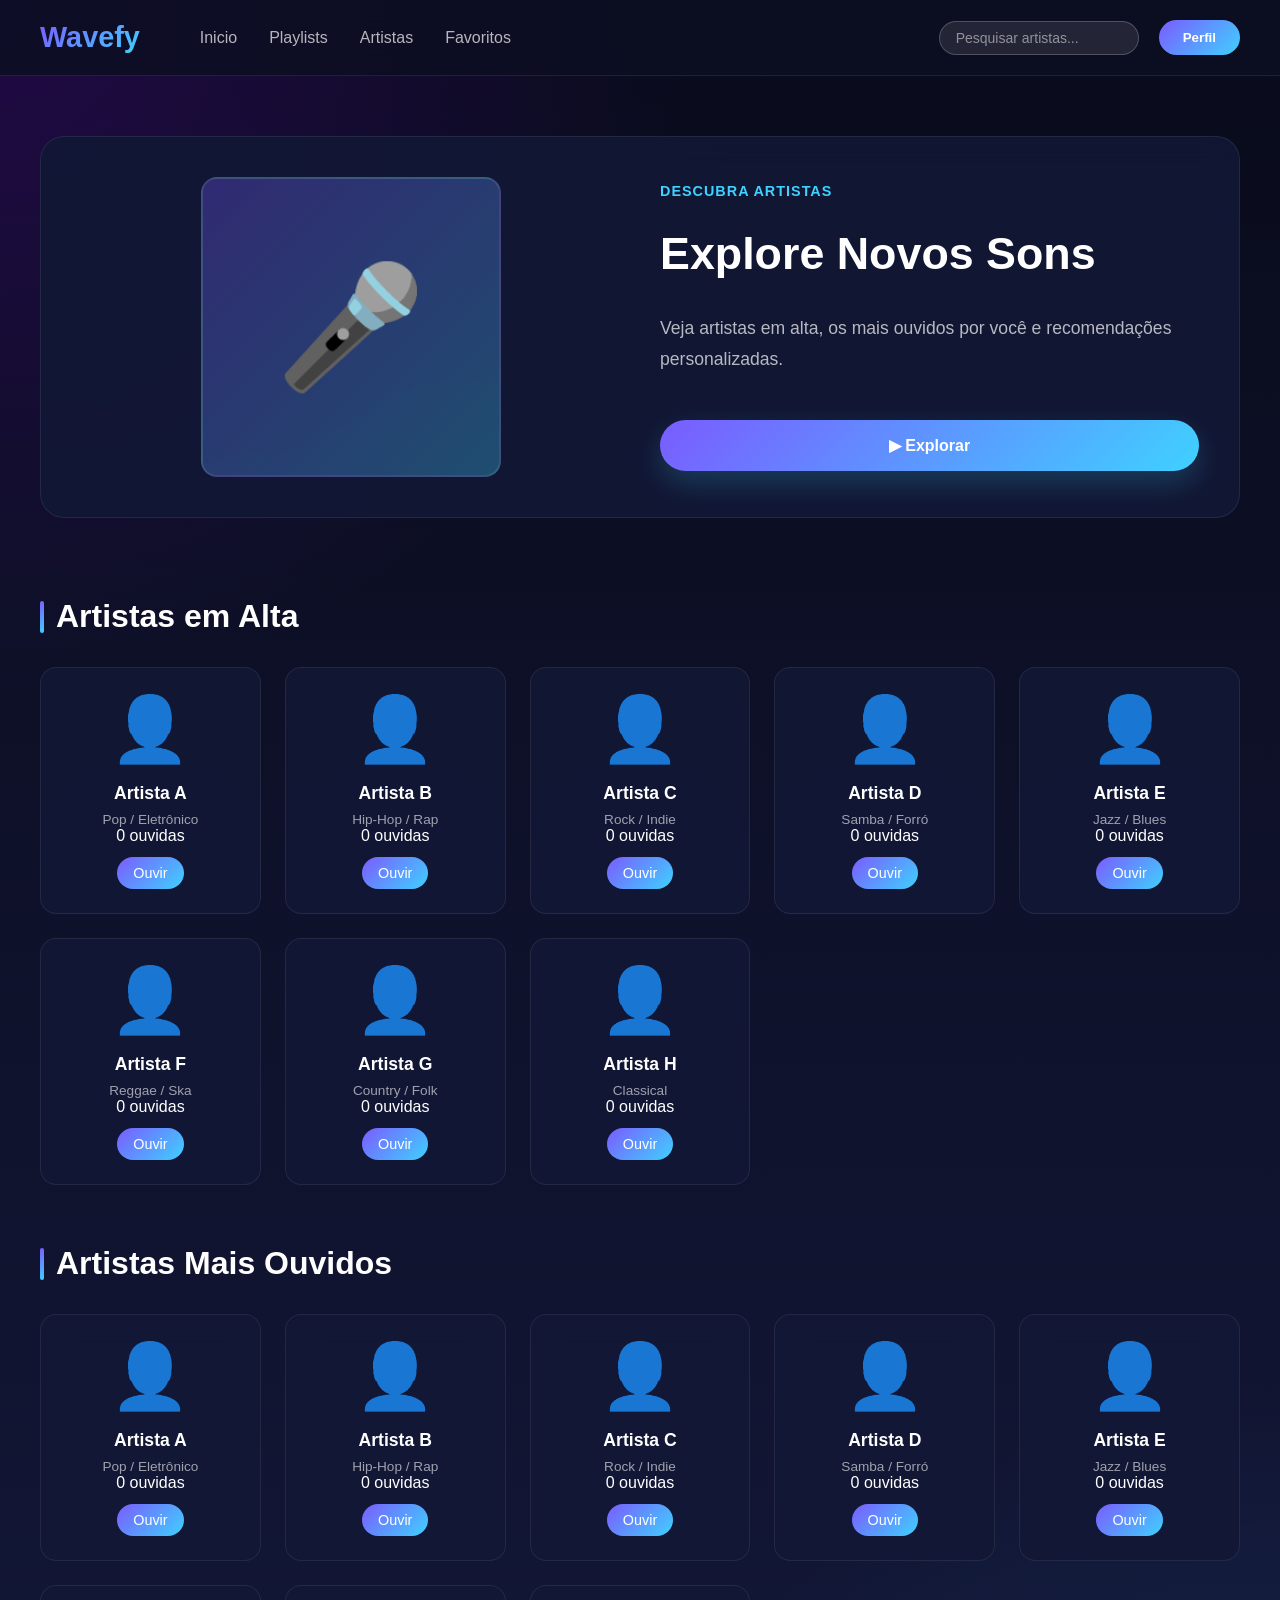
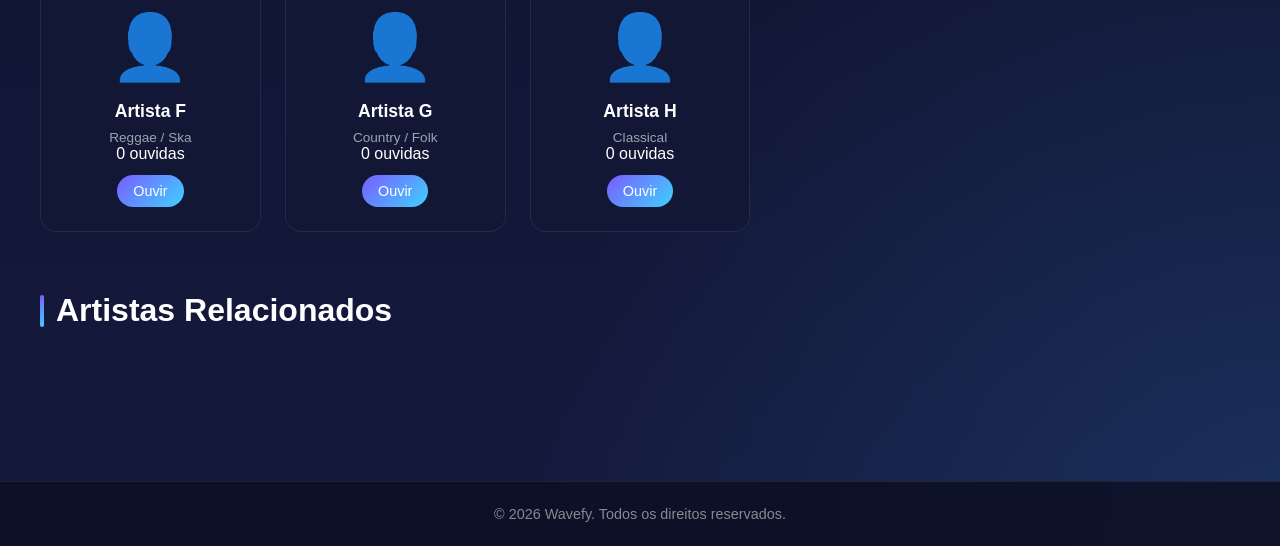
==== Index/Artistas/artistas.html @ 6064c912 "Create a new files: Artistas and PlayList" ====
<!DOCTYPE html>
<html lang="pt-br">
<head>
    <meta charset="UTF-8">
    <meta name="viewport" content="width=device-width, initial-scale=1.0">
    <title>Artistas - Wavefy</title>
    <link rel="stylesheet" href="artistas.css">
</head>
<body>
    <div class="AppContainer">
        <!-- Header -->
        <header class="Header">
            <div class="HeaderContent">
                <h1 class="Logo">Wavefy</h1>
                <nav class="NavMenu">
                    <a href="../HomePage/HomePage.html" class="NavLink">Inicio</a>
                    <a href="../Playlists/playlists.html" class="NavLink">Playlists</a>
                    <a href="#" class="NavLink">Artistas</a>
                    <a href="../Favoritos/favoritos.html" class="NavLink">Favoritos</a>
                </nav>
                <input type="text" placeholder="Pesquisar artistas..." class="SearchInput">
                <button class="UserBtn" type="button">Perfil</button>
            </div>
        </header>

        <!-- Main Content -->
        <main class="MainContent">
            <!-- Featured Section -->
            <section class="FeaturedSection">
                <div class="FeaturedCard">
                    <div class="FeaturedImage">
                        <div class="PlaceholderImage">🎤</div>
                    </div>
                    <div class="FeaturedInfo">
                        <p class="FeaturedLabel">Descubra Artistas</p>
                        <h2 class="FeaturedTitle">Explore Novos Sons</h2>
                        <p class="FeaturedDesc">Veja artistas em alta, os mais ouvidos por você e recomendações personalizadas.</p>
                        <button class="PlayBtn">▶ Explorar</button>
                    </div>
                </div>
            </section>

            <!-- Top Artists Section -->
            <section class="ArtistsSection TopArtistsSection">
                <h2 class="SectionTitle">Artistas em Alta</h2>
                <div class="ArtistsGrid">
                    <!-- Artistas serão renderizados aqui via JS -->
                </div>
            </section>

            <!-- Most Listened Section -->
            <section class="ArtistsSection MostListenedSection">
                <h2 class="SectionTitle">Artistas Mais Ouvidos</h2>
                <div class="ArtistsGrid">
                    <!-- Artistas serão renderizados aqui via JS -->
                </div>
            </section>

            <!-- Related Artists Section -->
            <section class="ArtistsSection RelatedArtistsSection">
                <h2 class="SectionTitle">Artistas Relacionados</h2>
                <div class="ArtistsGrid">
                    <!-- Artistas serão renderizados aqui via JS -->
                </div>
            </section>
        </main>

        <!-- Footer -->
        <footer class="Footer">
            <p>&copy; 2026 Wavefy. Todos os direitos reservados.</p>
        </footer>
    </div>
    <script src="artistas.js"></script>
</body>
</html>
---- Index/Artistas/artistas.css ----
:root {
    color-scheme: dark;
    font-family: 'Segoe UI', Tahoma, Geneva, Verdana, sans-serif;
    background-color: #090b1b;
    color: #ffffff;
}

* {
    box-sizing: border-box;
    margin: 0;
    padding: 0;
}

body {
    background: radial-gradient(circle at top left, rgba(139, 0, 255, 0.18), transparent 28%),
                radial-gradient(circle at bottom right, rgba(56, 165, 255, 0.16), transparent 30%),
                linear-gradient(180deg, #090b1b 0%, #151a3e 100%);
    min-height: 100vh;
}

.AppContainer {
    display: flex;
    flex-direction: column;
    min-height: 100vh;
}

/* Header */
.Header {
    background: rgba(12, 15, 35, 0.85);
    border-bottom: 1px solid rgba(255, 255, 255, 0.08);
    backdrop-filter: blur(16px);
    padding: 20px 0;
    position: sticky;
    top: 0;
    z-index: 100;
}

.HeaderContent {
    max-width: 1400px;
    margin: 0 auto;
    padding: 0 40px;
    display: flex;
    align-items: center;
    justify-content: space-between;
}

.Logo {
    font-size: 1.8rem;
    font-weight: 800;
    background: linear-gradient(135deg, #7a5cff, #3fd1ff);
    -webkit-background-clip: text;
    -webkit-text-fill-color: transparent;
    background-clip: text;
}

.NavMenu {
    display: flex;
    gap: 32px;
    flex: 1;
    margin-left: 60px;
}

.NavLink {
    color: rgba(255, 255, 255, 0.7);
    text-decoration: none;
    font-weight: 500;
    transition: color 0.3s ease;
    position: relative;
}

.NavLink:hover {
    color: #3fd1ff;
}

.NavLink::after {
    content: '';
    position: absolute;
    bottom: -5px;
    left: 0;
    width: 0;
    height: 2px;
    background: linear-gradient(135deg, #7a5cff, #3fd1ff);
    transition: width 0.3s ease;
}

.NavLink:hover::after {
    width: 100%;
}

.UserBtn {
    background: linear-gradient(135deg, #7a5cff, #3fd1ff);
    color: #ffffff;
    border: none;
    padding: 10px 24px;
    border-radius: 999px;
    font-weight: 600;
    cursor: pointer;
    transition: transform 0.25s ease, box-shadow 0.25s ease;
}

.UserBtn:hover {
    transform: translateY(-2px);
    box-shadow: 0 12px 30px rgba(63, 209, 255, 0.2);
}

.SearchInput {
    padding: 8px 16px;
    border-radius: 20px;
    border: 1px solid rgba(255, 255, 255, 0.2);
    background: rgba(255, 255, 255, 0.1);
    color: #fff;
    font-size: 14px;
    width: 200px;
    outline: none;
    margin-right: 20px;
}

.SearchInput::placeholder {
    color: rgba(255, 255, 255, 0.5);
}

/* Main Content */
.MainContent {
    flex: 1;
    max-width: 1400px;
    width: 100%;
    margin: 0 auto;
    padding: 60px 40px;
}

/* Featured Section */
.FeaturedSection {
    margin-bottom: 80px;
}

.FeaturedCard {
    background: rgba(18, 24, 54, 0.9);
    border: 1px solid rgba(255, 255, 255, 0.08);
    border-radius: 24px;
    backdrop-filter: blur(16px);
    padding: 40px;
    display: grid;
    grid-template-columns: 1fr 1fr;
    gap: 40px;
    align-items: center;
}

.FeaturedImage {
    display: flex;
    align-items: center;
    justify-content: center;
}

.PlaceholderImage {
    width: 300px;
    height: 300px;
    border-radius: 16px;
    background: linear-gradient(135deg, rgba(122, 92, 255, 0.3), rgba(63, 209, 255, 0.3));
    display: flex;
    align-items: center;
    justify-content: center;
    font-size: 120px;
    border: 2px solid rgba(255, 255, 255, 0.1);
}

.FeaturedInfo {
    display: flex;
    flex-direction: column;
    gap: 16px;
}

.FeaturedLabel {
    color: #3fd1ff;
    font-size: 0.9rem;
    font-weight: 600;
    text-transform: uppercase;
    letter-spacing: 1px;
    margin-bottom: 12px;
}

.FeaturedTitle {
    font-size: 2.8rem;
    font-weight: 800;
    margin-bottom: 16px;
    line-height: 1.2;
}

.FeaturedDesc {
    color: rgba(255, 255, 255, 0.7);
    font-size: 1.1rem;
    line-height: 1.8;
    margin-bottom: 28px;
}

.PlayBtn {
    background: linear-gradient(135deg, #7a5cff, #3fd1ff);
    color: #ffffff;
    border: none;
    padding: 16px 40px;
    border-radius: 999px;
    font-size: 1rem;
    font-weight: 700;
    cursor: pointer;
    transition: transform 0.25s ease, box-shadow 0.25s ease;
    box-shadow: 0 12px 30px rgba(63, 209, 255, 0.2);
}

.PlayBtn:hover {
    transform: translateY(-2px);
    box-shadow: 0 18px 40px rgba(63, 209, 255, 0.3);
}

/* Sections */
.SectionTitle {
    font-size: 2rem;
    font-weight: 800;
    margin-bottom: 32px;
    display: flex;
    align-items: center;
    gap: 12px;
}

.SectionTitle::before {
    content: '';
    width: 4px;
    height: 32px;
    background: linear-gradient(135deg, #7a5cff, #3fd1ff);
    border-radius: 2px;
}

/* Artists Grid */
.ArtistsSection {
    margin-bottom: 60px;
}

.ArtistsGrid {
    display: grid;
    grid-template-columns: repeat(auto-fit, minmax(200px, 1fr));
    gap: 24px;
}

.ArtistCard {
    background: rgba(18, 24, 54, 0.9);
    border: 1px solid rgba(255, 255, 255, 0.08);
    border-radius: 16px;
    padding: 24px;
    text-align: center;
    cursor: pointer;
    transition: transform 0.3s ease, border-color 0.3s ease;
    backdrop-filter: blur(16px);
}

.ArtistCard:hover {
    transform: translateY(-8px);
    border-color: rgba(122, 92, 255, 0.3);
}

.ArtistImage {
    font-size: 64px;
    margin-bottom: 16px;
}

.ArtistName {
    font-size: 1.1rem;
    font-weight: 700;
    margin-bottom: 8px;
}

.ArtistGenre {
    color: rgba(255, 255, 255, 0.6);
    font-size: 0.85rem;
}

.ArtistCard button {
    margin-top: 12px;
    background: linear-gradient(135deg, #7a5cff, #3fd1ff);
    color: #fff;
    border: none;
    padding: 8px 16px;
    border-radius: 20px;
    cursor: pointer;
    font-size: 0.9rem;
}

/* Footer */
.Footer {
    background: rgba(12, 15, 35, 0.85);
    border-top: 1px solid rgba(255, 255, 255, 0.08);
    padding: 24px;
    text-align: center;
    color: rgba(255, 255, 255, 0.5);
    font-size: 0.9rem;
}

/* Responsive */
@media (max-width: 1024px) {
    .HeaderContent {
        padding: 0 24px;
    }

    .NavMenu {
        gap: 16px;
        margin-left: 30px;
    }

    .MainContent {
        padding: 40px 24px;
    }

    .FeaturedCard {
        grid-template-columns: 1fr;
        padding: 32px 24px;
    }

    .PlaceholderImage {
        width: 200px;
        height: 200px;
        font-size: 80px;
    }
}

@media (max-width: 768px) {
    .NavMenu {
        display: none;
    }

    .FeaturedTitle {
        font-size: 2rem;
    }

    .SectionTitle {
        font-size: 1.5rem;
    }

    .ArtistsGrid {
        grid-template-columns: repeat(auto-fit, minmax(150px, 1fr));
        gap: 16px;
    }

    .SearchInput {
        width: 150px;
    }
}
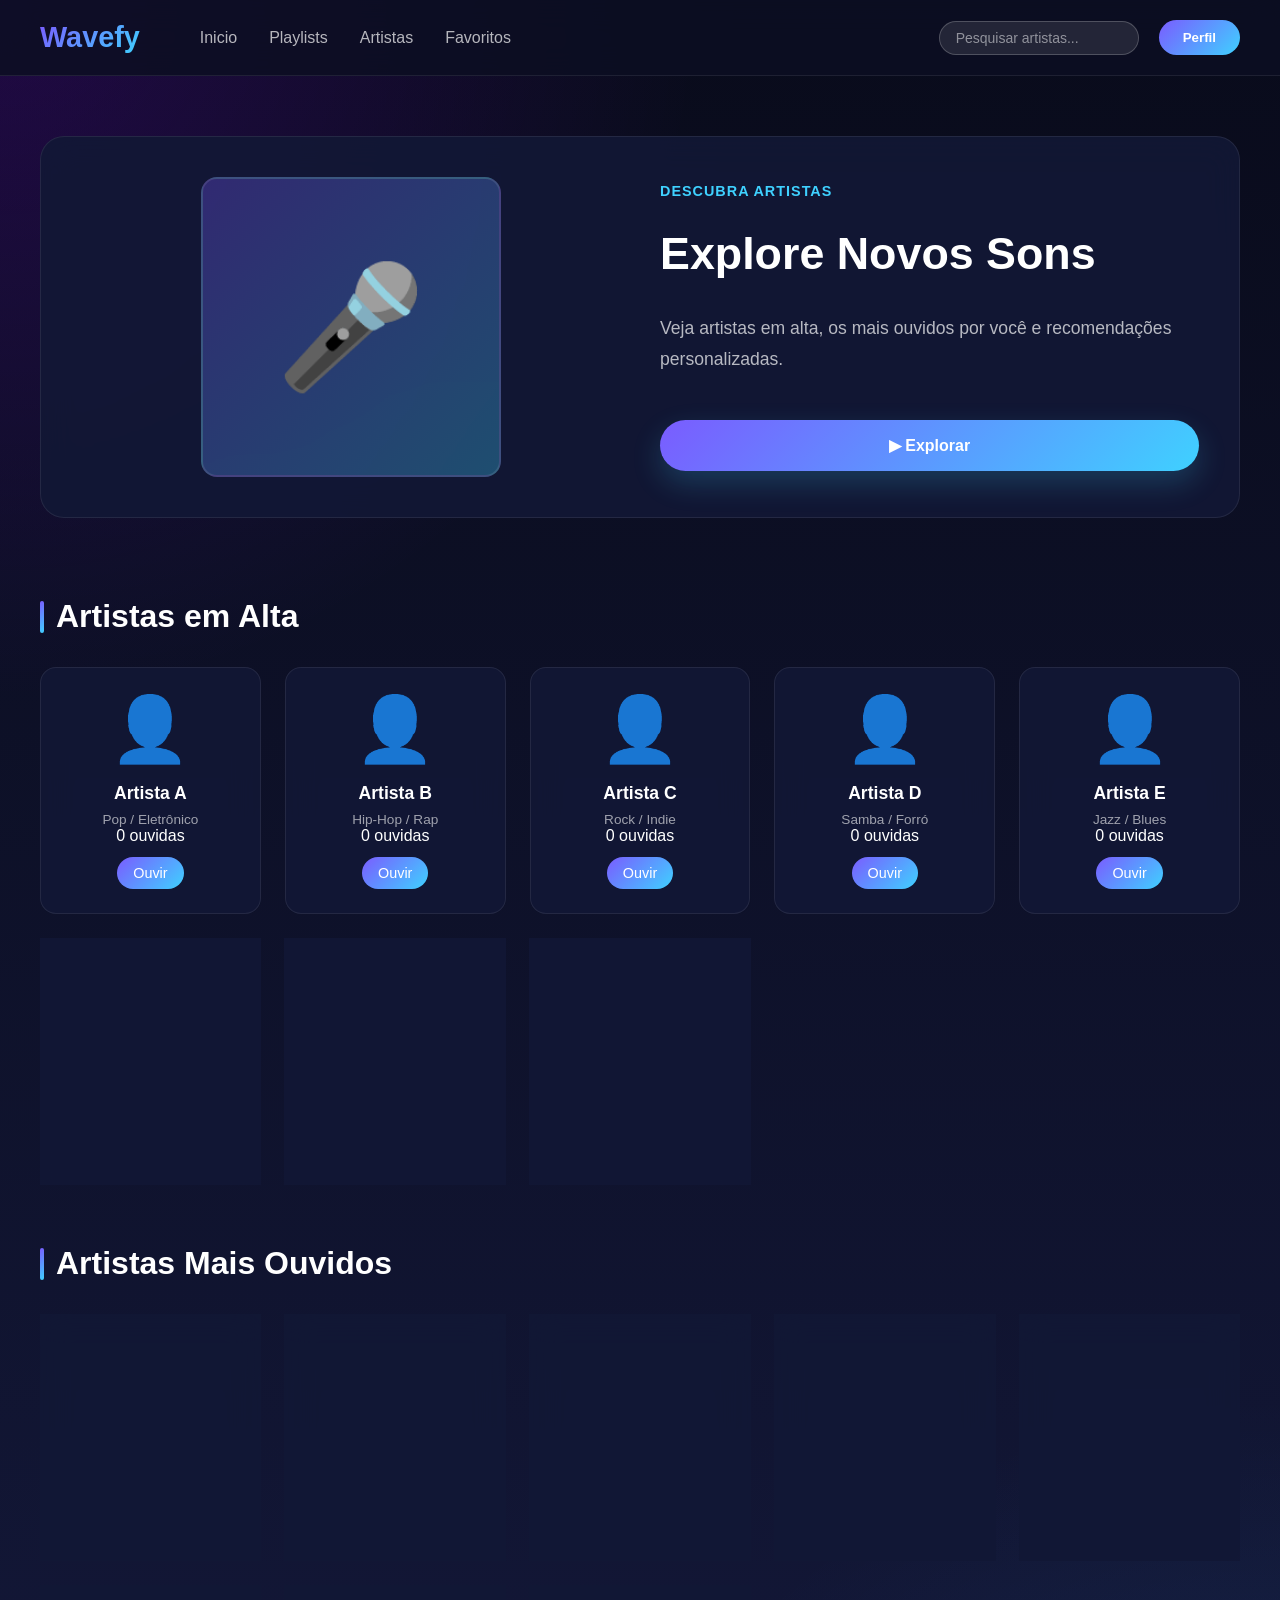
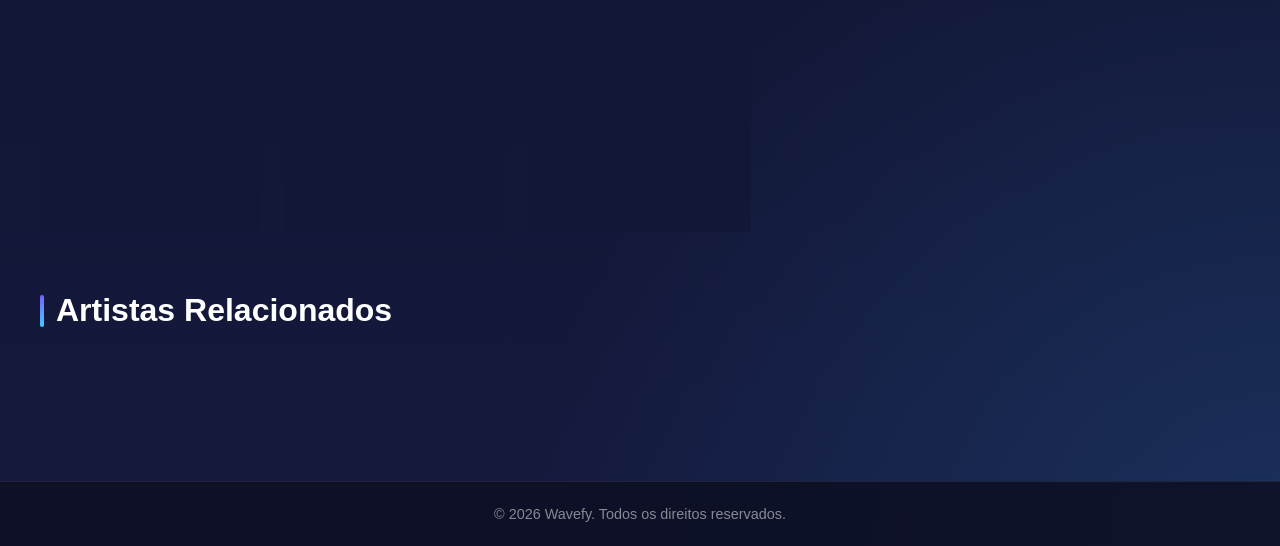
==== commit 37a0665c: "Fixed all this files and creation of file Perfil, i create your function and your desing but he is s" ====
--- a/Index/Artistas/artistas.html
+++ b/Index/Artistas/artistas.html
@@ -19,7 +19,7 @@
                     <a href="../Favoritos/favoritos.html" class="NavLink">Favoritos</a>
                 </nav>
                 <input type="text" placeholder="Pesquisar artistas..." class="SearchInput">
-                <button class="UserBtn" type="button">Perfil</button>
+                <button class="UserBtn" type="button"><a class="Perfil" href="../Perfil/Perfil.html">Perfil</a></button>
             </div>
         </header>
 
--- a/Index/Artistas/artistas.css
+++ b/Index/Artistas/artistas.css
@@ -340,4 +340,9 @@
     .SearchInput {
         width: 150px;
     }
+}
+
+.Perfil{
+    color: #ffffff;
+    text-decoration: none;
 }
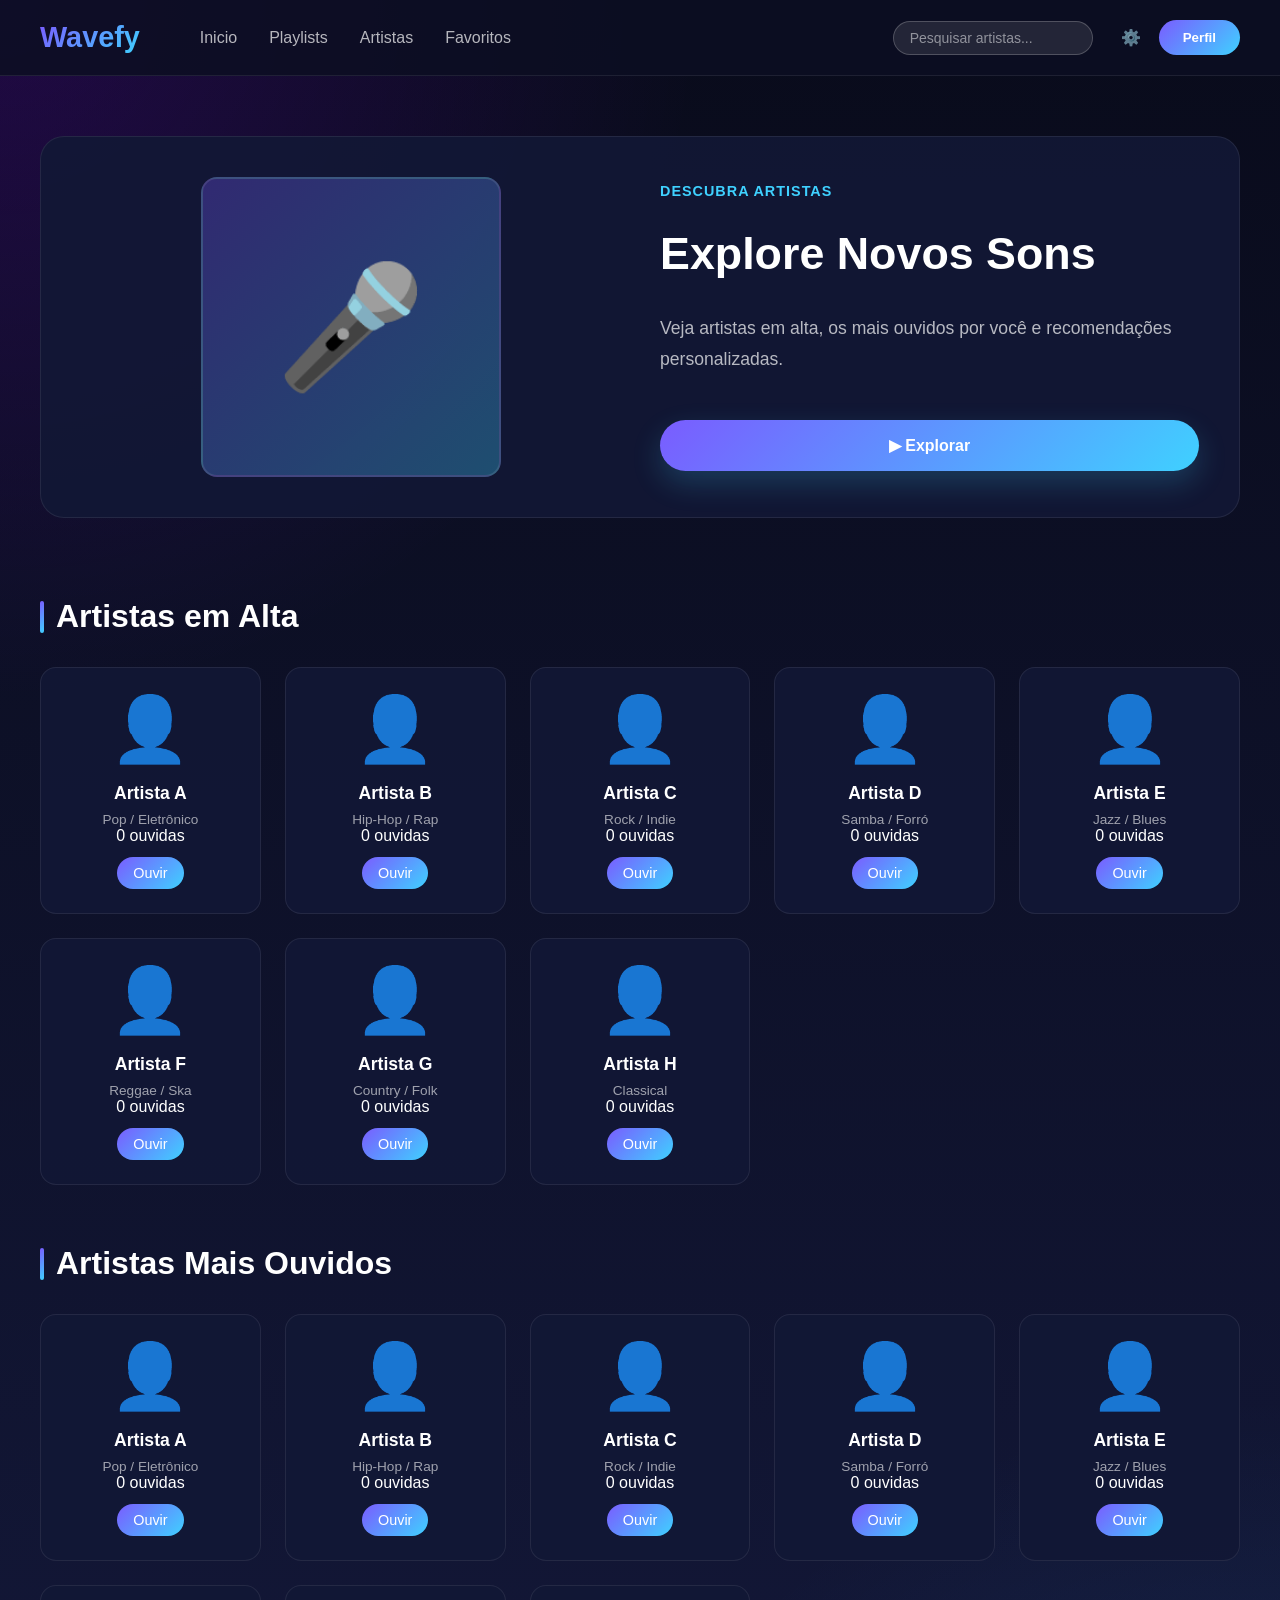
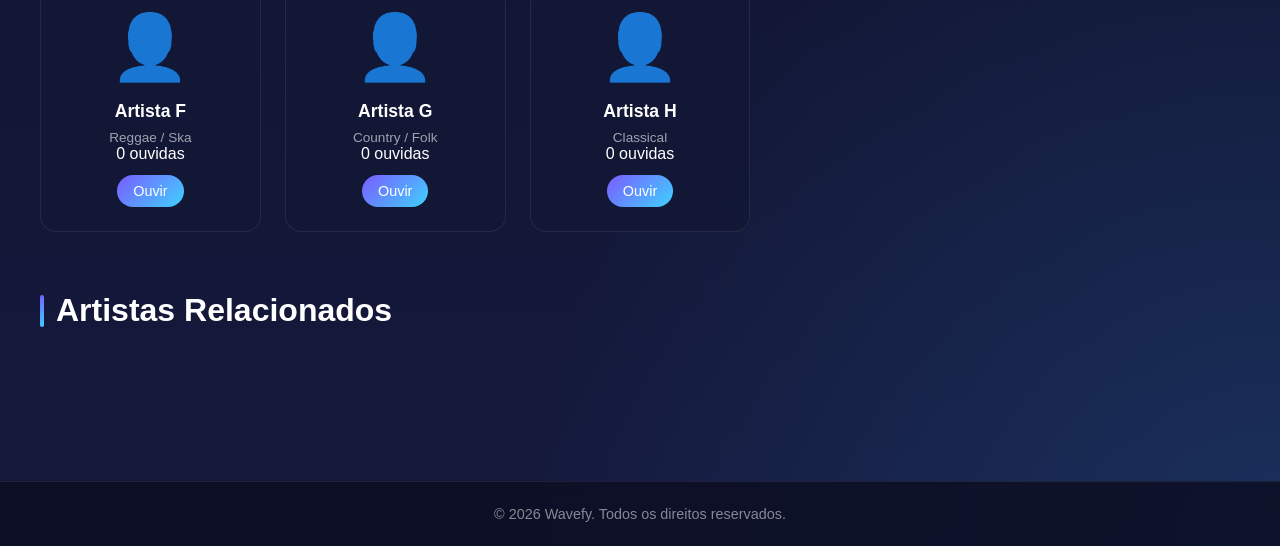
==== commit 4dcd1b13: "Creation of config options for the all pages but i need to rework some pages" ====
--- a/Index/Artistas/artistas.html
+++ b/Index/Artistas/artistas.html
@@ -19,6 +19,7 @@
                     <a href="../Favoritos/favoritos.html" class="NavLink">Favoritos</a>
                 </nav>
                 <input type="text" placeholder="Pesquisar artistas..." class="SearchInput">
+                <button class="SettingsBtn" type="button">⚙️</button>
                 <button class="UserBtn" type="button"><a class="Perfil" href="../Perfil/Perfil.html">Perfil</a></button>
             </div>
         </header>
@@ -69,6 +70,42 @@
         <footer class="Footer">
             <p>&copy; 2026 Wavefy. Todos os direitos reservados.</p>
         </footer>
+
+        <!-- Settings Modal -->
+        <div class="SettingsModal" id="settingsModal">
+            <div class="ModalContent">
+                <h2>Configurações</h2>
+                <section class="SettingsSection">
+                    <h3>Tema</h3>
+                    <button id="toggleTheme" class="SettingsBtn">Alternar Modo Claro/Escuro</button>
+                </section>
+                <section class="SettingsSection">
+                    <h3>Créditos</h3>
+                    <p><strong>Desenvolvimento:</strong> Davi Grah</p>
+                    <p><strong>Design:</strong> Equipe Wavefy</p>
+                    <p><strong>Música:</strong> Biblioteca de demonstração</p>
+                    <p><strong>Tecnologias:</strong> HTML5, CSS3, JavaScript</p>
+                </section>
+                <section class="SettingsSection">
+                    <h3>Conta</h3>
+                    <button id="logout" class="SettingsBtn">Fazer Logout</button>
+                    <button id="deleteAccount" class="SettingsBtn danger">Excluir Conta</button>
+                </section>
+                <section class="SettingsSection">
+                    <h3>Suporte</h3>
+                    <p>Email: support@wavefy.com</p>
+                    <p>Telefone: (11) 9999-9999</p>
+                </section>
+                <section class="SettingsSection">
+                    <h3>Redes Sociais</h3>
+                    <a href="https://instagram.com/wavefy" target="_blank" class="SocialLink">Instagram</a>
+                    <a href="https://twitter.com/wavefy" target="_blank" class="SocialLink">Twitter</a>
+                    <a href="https://facebook.com/wavefy" target="_blank" class="SocialLink">Facebook</a>
+                    <a href="https://youtube.com/wavefy" target="_blank" class="SocialLink">YouTube</a>
+                </section>
+                <button id="closeSettings" class="CloseBtn">Fechar</button>
+            </div>
+        </div>
     </div>
     <script src="artistas.js"></script>
 </body>
--- a/Index/Artistas/artistas.css
+++ b/Index/Artistas/artistas.css
@@ -16,6 +16,83 @@
                 radial-gradient(circle at bottom right, rgba(56, 165, 255, 0.16), transparent 30%),
                 linear-gradient(180deg, #090b1b 0%, #151a3e 100%);
     min-height: 100vh;
+}
+
+.AppContainer,
+.AppShell {
+    opacity: 0;
+    transform: translateY(16px);
+    animation: fadeIn 0.85s ease-out forwards;
+}
+
+.HeroCard,
+.FeaturedCard,
+.PlaylistCard,
+.ArtistCard,
+.StatCard,
+.RelatedCard,
+.ModalContent,
+.ProfileCard {
+    opacity: 0;
+    transform: translateY(24px);
+    animation: fadeInUp 0.85s ease-out forwards;
+}
+
+.PlaceholderImage {
+    animation: float 9s ease-in-out infinite;
+}
+
+button,
+.UserBtn,
+.BtnEntrar,
+.AddPlaylistBtn,
+.ArtistCard button,
+.BtnPrimary,
+.BtnSecondary,
+.NavLink {
+    transition: transform 0.25s ease, box-shadow 0.25s ease, color 0.25s ease, background 0.25s ease;
+}
+
+button:hover,
+.UserBtn:hover,
+.BtnEntrar:hover,
+.AddPlaylistBtn:hover,
+.ArtistCard button:hover,
+.BtnPrimary:hover,
+.BtnSecondary:hover,
+.NavLink:hover {
+    transform: translateY(-1px);
+}
+
+@keyframes fadeIn {
+    from {
+        opacity: 0;
+        transform: translateY(16px);
+    }
+    to {
+        opacity: 1;
+        transform: translateY(0);
+    }
+}
+
+@keyframes fadeInUp {
+    from {
+        opacity: 0;
+        transform: translateY(24px);
+    }
+    to {
+        opacity: 1;
+        transform: translateY(0);
+    }
+}
+
+@keyframes float {
+    0%, 100% {
+        transform: translateY(0);
+    }
+    50% {
+        transform: translateY(-8px);
+    }
 }
 
 .AppContainer {
@@ -101,6 +178,23 @@
 .UserBtn:hover {
     transform: translateY(-2px);
     box-shadow: 0 12px 30px rgba(63, 209, 255, 0.2);
+}
+
+.SettingsBtn {
+    background: transparent;
+    color: rgba(255, 255, 255, 0.7);
+    border: none;
+    padding: 8px;
+    border-radius: 6px;
+    font-size: 16px;
+    cursor: pointer;
+    margin-right: 10px;
+    transition: color 0.25s ease, background 0.25s ease;
+}
+
+.SettingsBtn:hover {
+    color: #3fd1ff;
+    background: rgba(255, 255, 255, 0.1);
 }
 
 .SearchInput {
@@ -345,4 +439,153 @@
 .Perfil{
     color: #ffffff;
     text-decoration: none;
+}
+
+/* Settings Modal */
+.SettingsModal {
+    display: none;
+    position: fixed;
+    top: 0;
+    left: 0;
+    width: 100%;
+    height: 100%;
+    background: rgba(0, 0, 0, 0.8);
+    z-index: 1000;
+    justify-content: center;
+    align-items: center;
+}
+
+.SettingsModal.show {
+    display: flex;
+}
+
+.SettingsModal .ModalContent {
+    background: rgba(18, 24, 54, 0.95);
+    border: 1px solid rgba(255, 255, 255, 0.1);
+    border-radius: 16px;
+    padding: 32px;
+    max-width: 500px;
+    width: 90%;
+    max-height: 80vh;
+    overflow-y: auto;
+    backdrop-filter: blur(16px);
+}
+
+.SettingsModal .ModalContent h2 {
+    color: #ffffff;
+    margin-bottom: 24px;
+    text-align: center;
+}
+
+.SettingsSection {
+    margin-bottom: 24px;
+}
+
+.SettingsSection h3 {
+    color: #3fd1ff;
+    margin-bottom: 12px;
+    font-size: 1.2rem;
+}
+
+.SettingsSection p {
+    color: rgba(255, 255, 255, 0.8);
+    margin-bottom: 8px;
+}
+
+.SettingsModal .SettingsBtn {
+    background: linear-gradient(135deg, #7a5cff, #3fd1ff);
+    color: #ffffff;
+    border: none;
+    padding: 10px 20px;
+    border-radius: 8px;
+    font-weight: 600;
+    cursor: pointer;
+    margin-right: 10px;
+    margin-bottom: 10px;
+    transition: transform 0.25s ease;
+}
+
+.SettingsModal .SettingsBtn:hover {
+    transform: translateY(-2px);
+}
+
+.SettingsModal .SettingsBtn.danger {
+    background: linear-gradient(135deg, #ff5c5c, #ff8c8c);
+}
+
+.SocialLink {
+    color: #3fd1ff;
+    text-decoration: none;
+    margin-right: 16px;
+    display: inline-block;
+    margin-bottom: 8px;
+}
+
+.SocialLink:hover {
+    text-decoration: underline;
+}
+
+.CloseBtn {
+    background: rgba(255, 255, 255, 0.1);
+    color: #ffffff;
+    border: 1px solid rgba(255, 255, 255, 0.2);
+    padding: 12px 24px;
+    border-radius: 8px;
+    font-weight: 600;
+    cursor: pointer;
+    display: block;
+    margin: 24px auto 0;
+    transition: background 0.25s ease;
+}
+
+.CloseBtn:hover {
+    background: rgba(255, 255, 255, 0.2);
+}
+
+/* Light Mode */
+body.light-mode {
+    background: linear-gradient(180deg, #f0f4f8 0%, #e1e8ed 100%);
+    color: #333333;
+}
+
+body.light-mode .Header {
+    background: rgba(255, 255, 255, 0.9);
+    border-bottom: 1px solid rgba(0, 0, 0, 0.1);
+}
+
+body.light-mode .NavLink {
+    color: rgba(0, 0, 0, 0.7);
+}
+
+body.light-mode .NavLink:hover {
+    color: #7a5cff;
+}
+
+body.light-mode .SearchInput {
+    background: rgba(0, 0, 0, 0.05);
+    border: 1px solid rgba(0, 0, 0, 0.1);
+    color: #333;
+}
+
+body.light-mode .SearchInput::placeholder {
+    color: rgba(0, 0, 0, 0.5);
+}
+
+body.light-mode .ArtistCard {
+    background: rgba(255, 255, 255, 0.9);
+    border: 1px solid rgba(0, 0, 0, 0.1);
+}
+
+body.light-mode .SettingsModal .ModalContent {
+    background: rgba(255, 255, 255, 0.95);
+    border: 1px solid rgba(0, 0, 0, 0.1);
+}
+
+body.light-mode .SettingsModal .ModalContent h2,
+body.light-mode .SettingsSection h3 {
+    color: #333;
+}
+
+body.light-mode .SettingsSection p {
+    color: rgba(0, 0, 0, 0.8);
 }
